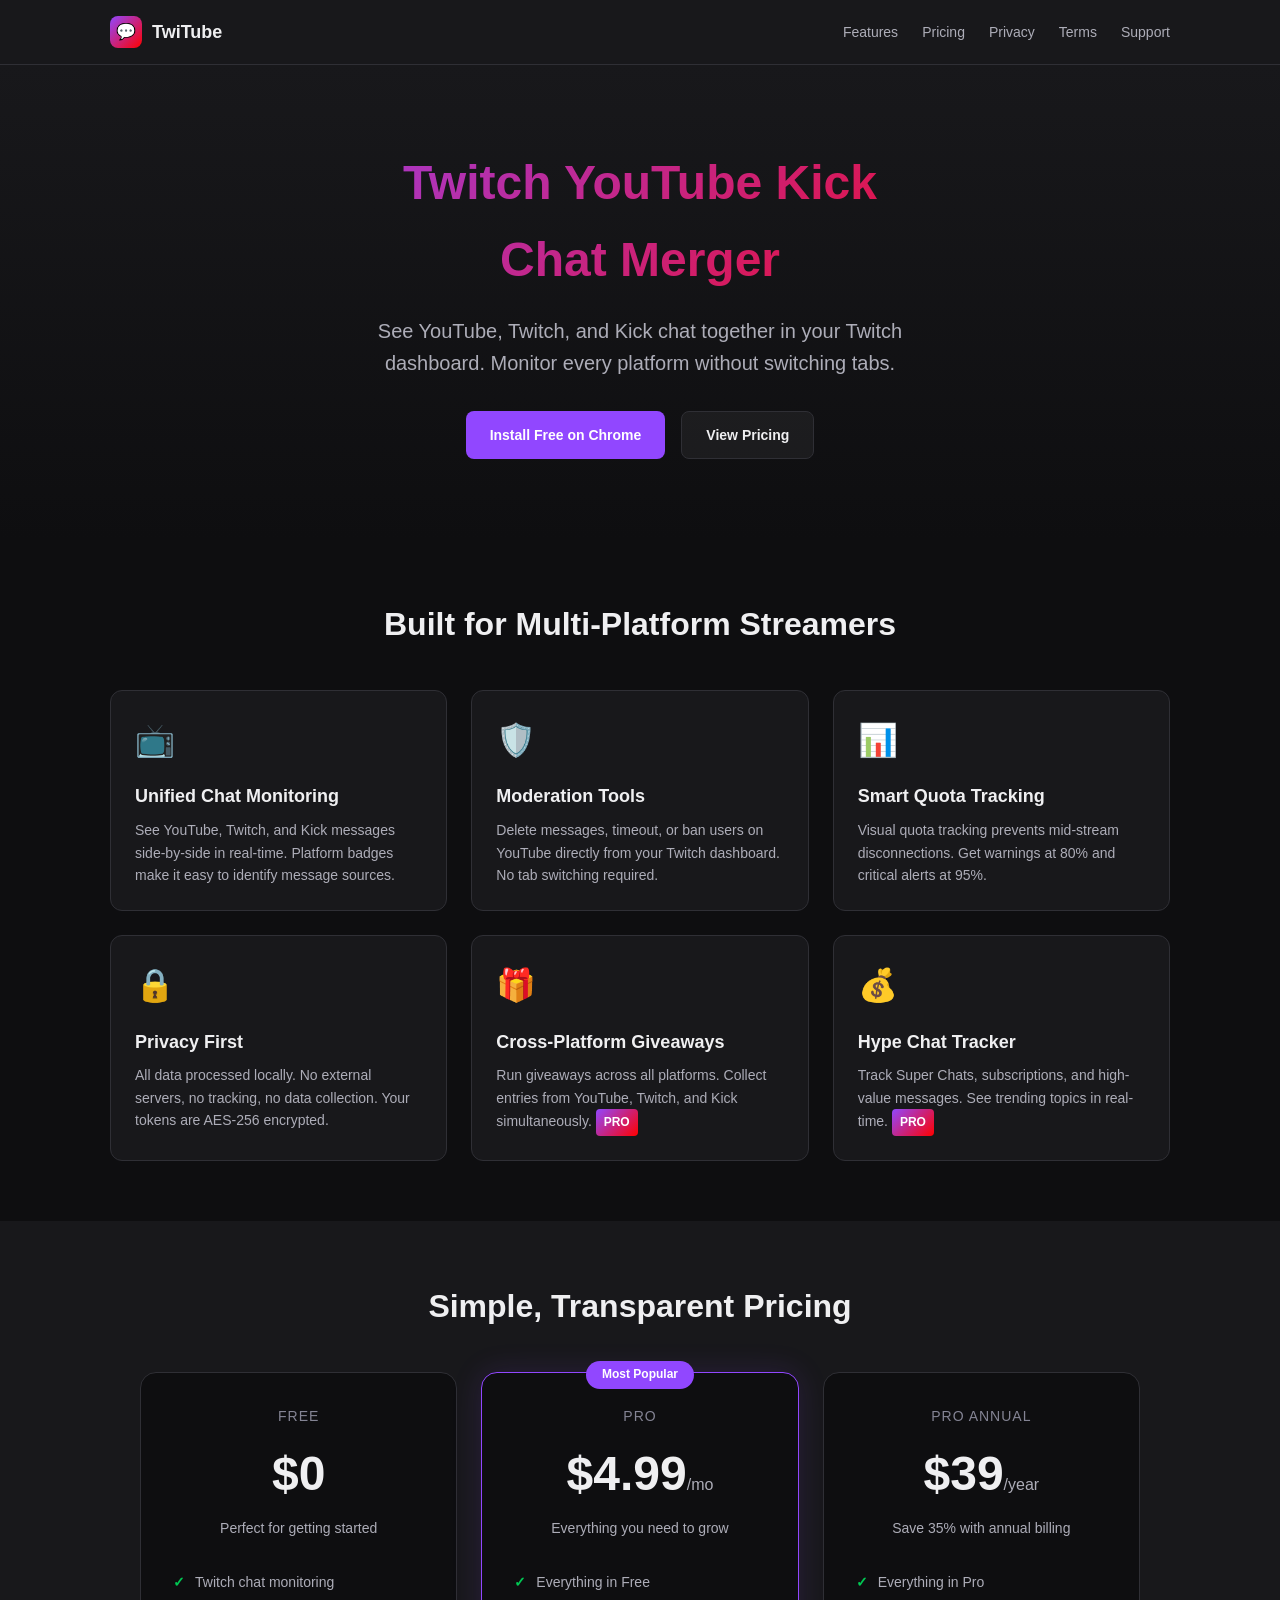
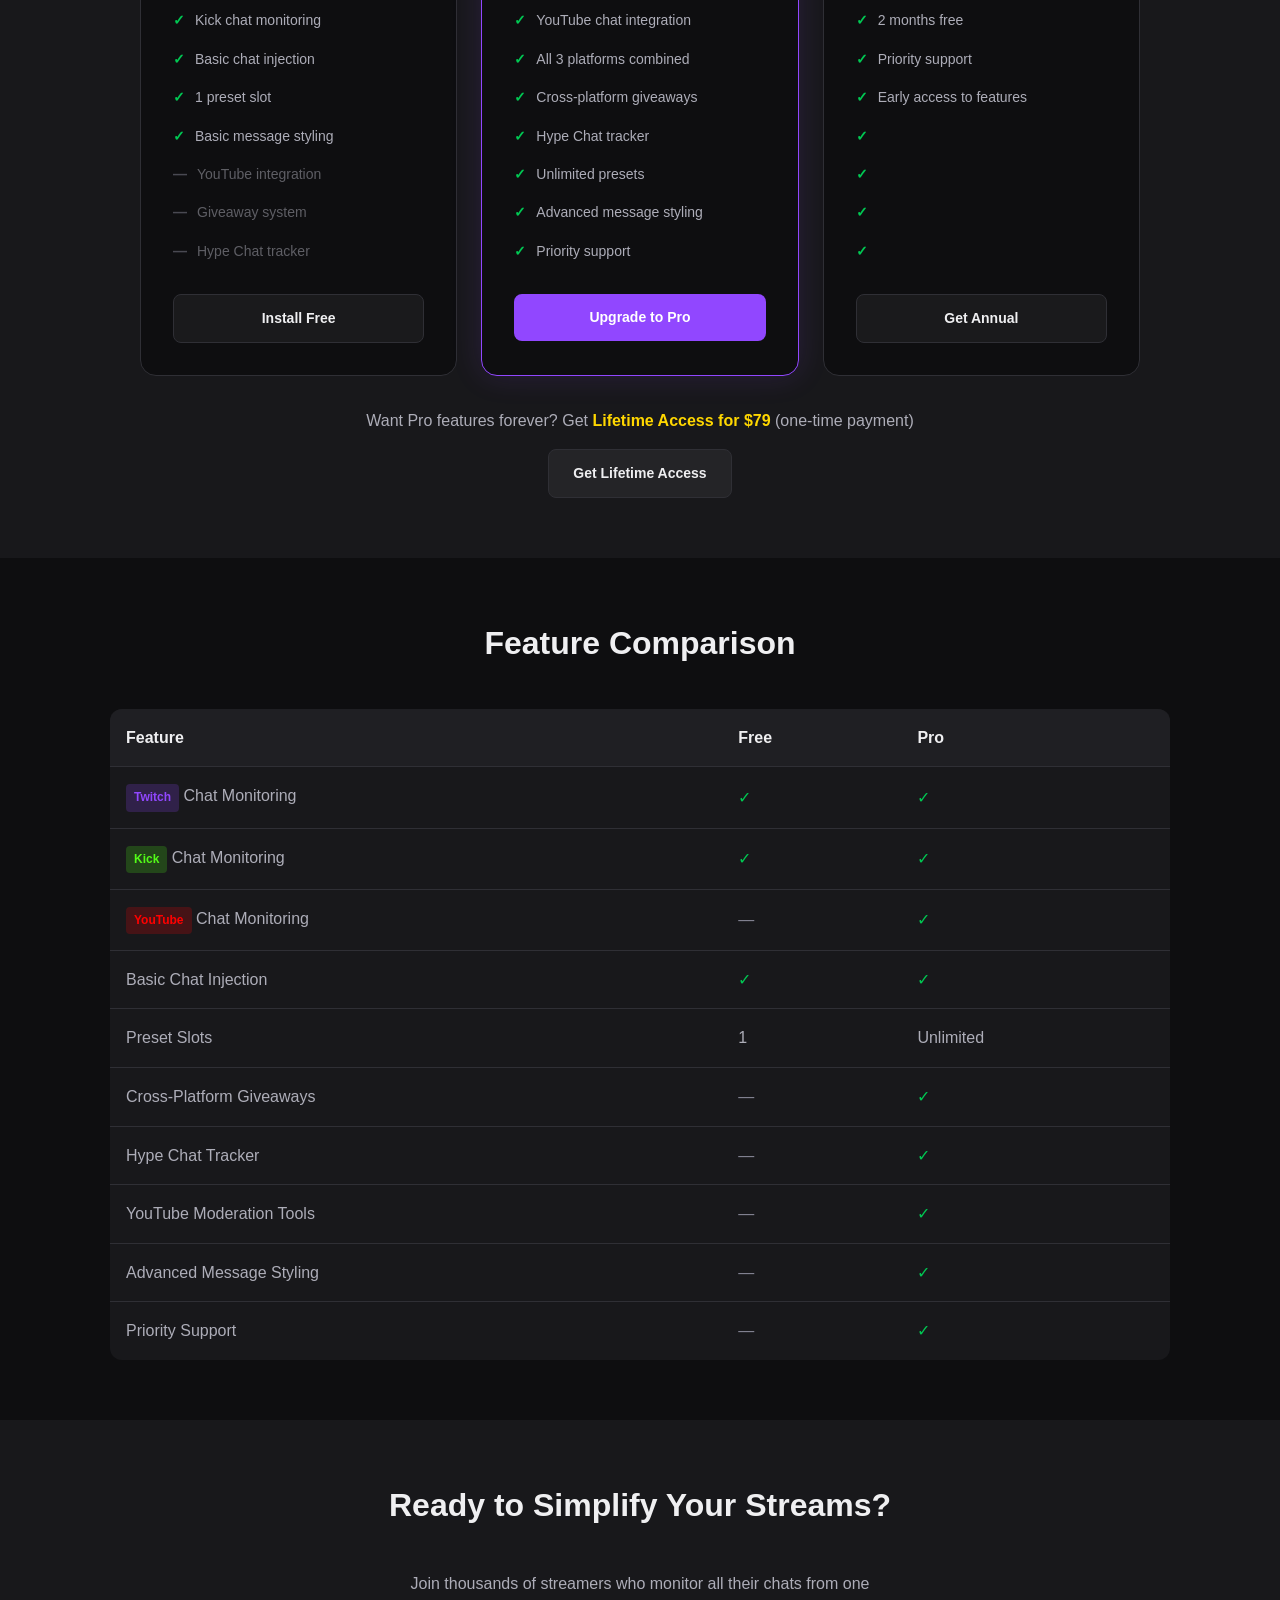
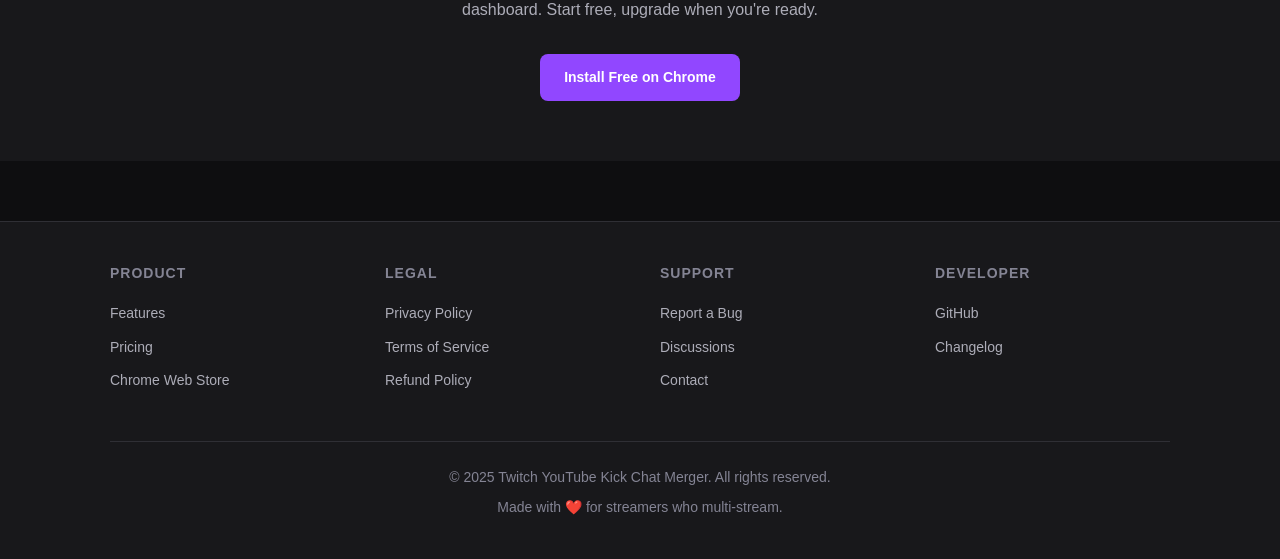
==== index.html @ dcd8c20b "Initial documentation site for GitHub Pages - Landing page with service description and pricing - Pr" ====
<!DOCTYPE html>
<html lang="en">
<head>
    <meta charset="UTF-8">
    <meta name="viewport" content="width=device-width, initial-scale=1.0">
    <title>Twitch YouTube Kick Chat Merger - Multi-Platform Chat Monitoring</title>
    <meta name="description" content="Merge YouTube, Twitch, and Kick chat into your Twitch dashboard. Monitor all three live chats simultaneously while streaming to multiple platforms.">
    <link rel="stylesheet" href="styles.css">
    <link rel="icon" type="image/png" href="data:image/svg+xml,<svg xmlns='http://www.w3.org/2000/svg' viewBox='0 0 100 100'><text y='.9em' font-size='90'>💬</text></svg>">
</head>
<body>
    <nav>
        <div class="container">
            <a href="/" class="logo">
                <div class="logo-icon">💬</div>
                <span>TwiTube</span>
            </a>
            <ul class="nav-links">
                <li><a href="#features">Features</a></li>
                <li><a href="#pricing">Pricing</a></li>
                <li><a href="privacy.html">Privacy</a></li>
                <li><a href="terms.html">Terms</a></li>
                <li><a href="https://github.com/Amoner/twitube-docs/issues">Support</a></li>
            </ul>
        </div>
    </nav>

    <section class="hero">
        <div class="container">
            <h1>Twitch YouTube Kick<br>Chat Merger</h1>
            <p class="tagline">
                See YouTube, Twitch, and Kick chat together in your Twitch dashboard.
                Monitor every platform without switching tabs.
            </p>
            <div class="cta-buttons">
                <a href="#" class="btn btn-primary">
                    <span>Install Free on Chrome</span>
                </a>
                <a href="#pricing" class="btn btn-secondary">
                    <span>View Pricing</span>
                </a>
            </div>
        </div>
    </section>

    <section id="features">
        <div class="container">
            <h2>Built for Multi-Platform Streamers</h2>
            <div class="features-grid">
                <div class="feature-card">
                    <div class="icon">📺</div>
                    <h3>Unified Chat Monitoring</h3>
                    <p>See YouTube, Twitch, and Kick messages side-by-side in real-time. Platform badges make it easy to identify message sources.</p>
                </div>
                <div class="feature-card">
                    <div class="icon">🛡️</div>
                    <h3>Moderation Tools</h3>
                    <p>Delete messages, timeout, or ban users on YouTube directly from your Twitch dashboard. No tab switching required.</p>
                </div>
                <div class="feature-card">
                    <div class="icon">📊</div>
                    <h3>Smart Quota Tracking</h3>
                    <p>Visual quota tracking prevents mid-stream disconnections. Get warnings at 80% and critical alerts at 95%.</p>
                </div>
                <div class="feature-card">
                    <div class="icon">🔒</div>
                    <h3>Privacy First</h3>
                    <p>All data processed locally. No external servers, no tracking, no data collection. Your tokens are AES-256 encrypted.</p>
                </div>
                <div class="feature-card">
                    <div class="icon">🎁</div>
                    <h3>Cross-Platform Giveaways</h3>
                    <p>Run giveaways across all platforms. Collect entries from YouTube, Twitch, and Kick simultaneously. <span class="badge badge-pro">PRO</span></p>
                </div>
                <div class="feature-card">
                    <div class="icon">💰</div>
                    <h3>Hype Chat Tracker</h3>
                    <p>Track Super Chats, subscriptions, and high-value messages. See trending topics in real-time. <span class="badge badge-pro">PRO</span></p>
                </div>
            </div>
        </div>
    </section>

    <section id="pricing" class="pricing-section">
        <div class="container">
            <h2>Simple, Transparent Pricing</h2>
            <div class="pricing-grid">
                <div class="pricing-card">
                    <div class="tier">Free</div>
                    <div class="price">$0</div>
                    <div class="description">Perfect for getting started</div>
                    <ul>
                        <li>Twitch chat monitoring</li>
                        <li>Kick chat monitoring</li>
                        <li>Basic chat injection</li>
                        <li>1 preset slot</li>
                        <li>Basic message styling</li>
                        <li class="disabled">YouTube integration</li>
                        <li class="disabled">Giveaway system</li>
                        <li class="disabled">Hype Chat tracker</li>
                    </ul>
                    <a href="#" class="btn btn-secondary">Install Free</a>
                </div>
                <div class="pricing-card featured">
                    <div class="tier">Pro</div>
                    <div class="price">$4.99<span>/mo</span></div>
                    <div class="description">Everything you need to grow</div>
                    <ul>
                        <li>Everything in Free</li>
                        <li>YouTube chat integration</li>
                        <li>All 3 platforms combined</li>
                        <li>Cross-platform giveaways</li>
                        <li>Hype Chat tracker</li>
                        <li>Unlimited presets</li>
                        <li>Advanced message styling</li>
                        <li>Priority support</li>
                    </ul>
                    <a href="#" class="btn btn-primary">Upgrade to Pro</a>
                </div>
                <div class="pricing-card">
                    <div class="tier">Pro Annual</div>
                    <div class="price">$39<span>/year</span></div>
                    <div class="description">Save 35% with annual billing</div>
                    <ul>
                        <li>Everything in Pro</li>
                        <li>2 months free</li>
                        <li>Priority support</li>
                        <li>Early access to features</li>
                        <li>&nbsp;</li>
                        <li>&nbsp;</li>
                        <li>&nbsp;</li>
                        <li>&nbsp;</li>
                    </ul>
                    <a href="#" class="btn btn-secondary">Get Annual</a>
                </div>
            </div>
            <div style="text-align: center; margin-top: 32px;">
                <p style="color: var(--text-secondary); margin-bottom: 16px;">
                    Want Pro features forever? Get <strong style="color: var(--accent-gold);">Lifetime Access for $79</strong> (one-time payment)
                </p>
                <a href="#" class="btn btn-secondary">Get Lifetime Access</a>
            </div>
        </div>
    </section>

    <section>
        <div class="container">
            <h2>Feature Comparison</h2>
            <div class="comparison-table">
                <table>
                    <thead>
                        <tr>
                            <th>Feature</th>
                            <th>Free</th>
                            <th>Pro</th>
                        </tr>
                    </thead>
                    <tbody>
                        <tr>
                            <td><span class="badge badge-twitch">Twitch</span> Chat Monitoring</td>
                            <td><span class="check">✓</span></td>
                            <td><span class="check">✓</span></td>
                        </tr>
                        <tr>
                            <td><span class="badge badge-kick">Kick</span> Chat Monitoring</td>
                            <td><span class="check">✓</span></td>
                            <td><span class="check">✓</span></td>
                        </tr>
                        <tr>
                            <td><span class="badge badge-youtube">YouTube</span> Chat Monitoring</td>
                            <td><span class="cross">—</span></td>
                            <td><span class="check">✓</span></td>
                        </tr>
                        <tr>
                            <td>Basic Chat Injection</td>
                            <td><span class="check">✓</span></td>
                            <td><span class="check">✓</span></td>
                        </tr>
                        <tr>
                            <td>Preset Slots</td>
                            <td>1</td>
                            <td>Unlimited</td>
                        </tr>
                        <tr>
                            <td>Cross-Platform Giveaways</td>
                            <td><span class="cross">—</span></td>
                            <td><span class="check">✓</span></td>
                        </tr>
                        <tr>
                            <td>Hype Chat Tracker</td>
                            <td><span class="cross">—</span></td>
                            <td><span class="check">✓</span></td>
                        </tr>
                        <tr>
                            <td>YouTube Moderation Tools</td>
                            <td><span class="cross">—</span></td>
                            <td><span class="check">✓</span></td>
                        </tr>
                        <tr>
                            <td>Advanced Message Styling</td>
                            <td><span class="cross">—</span></td>
                            <td><span class="check">✓</span></td>
                        </tr>
                        <tr>
                            <td>Priority Support</td>
                            <td><span class="cross">—</span></td>
                            <td><span class="check">✓</span></td>
                        </tr>
                    </tbody>
                </table>
            </div>
        </div>
    </section>

    <section style="background: var(--bg-secondary); text-align: center;">
        <div class="container">
            <h2>Ready to Simplify Your Streams?</h2>
            <p style="color: var(--text-secondary); margin-bottom: 32px; max-width: 500px; margin-left: auto; margin-right: auto;">
                Join thousands of streamers who monitor all their chats from one dashboard.
                Start free, upgrade when you're ready.
            </p>
            <div class="cta-buttons" style="justify-content: center;">
                <a href="#" class="btn btn-primary">Install Free on Chrome</a>
            </div>
        </div>
    </section>

    <footer>
        <div class="container">
            <div class="footer-grid">
                <div class="footer-section">
                    <h4>Product</h4>
                    <ul>
                        <li><a href="#features">Features</a></li>
                        <li><a href="#pricing">Pricing</a></li>
                        <li><a href="#">Chrome Web Store</a></li>
                    </ul>
                </div>
                <div class="footer-section">
                    <h4>Legal</h4>
                    <ul>
                        <li><a href="privacy.html">Privacy Policy</a></li>
                        <li><a href="terms.html">Terms of Service</a></li>
                        <li><a href="refund.html">Refund Policy</a></li>
                    </ul>
                </div>
                <div class="footer-section">
                    <h4>Support</h4>
                    <ul>
                        <li><a href="https://github.com/Amoner/twitube-docs/issues">Report a Bug</a></li>
                        <li><a href="https://github.com/Amoner/twitube-docs/discussions">Discussions</a></li>
                        <li><a href="mailto:Artem.S.Beer@gmail.com">Contact</a></li>
                    </ul>
                </div>
                <div class="footer-section">
                    <h4>Developer</h4>
                    <ul>
                        <li><a href="https://github.com/Amoner/twitube-docs">GitHub</a></li>
                        <li><a href="#">Changelog</a></li>
                    </ul>
                </div>
            </div>
            <div class="footer-bottom">
                <p>&copy; 2025 Twitch YouTube Kick Chat Merger. All rights reserved.</p>
                <p style="margin-top: 8px;">Made with ❤️ for streamers who multi-stream.</p>
            </div>
        </div>
    </footer>
</body>
</html>
---- styles.css ----
/* Twitube Documentation Site Styles */
/* Dark theme matching Twitch aesthetic */

:root {
  --bg-primary: #0e0e10;
  --bg-secondary: #18181b;
  --bg-tertiary: #1f1f23;
  --text-primary: #efeff1;
  --text-secondary: #adadb8;
  --text-muted: #848494;
  --twitch-purple: #9147ff;
  --twitch-purple-hover: #772ce8;
  --youtube-red: #ff0000;
  --kick-green: #53fc18;
  --accent-success: #00c853;
  --accent-warning: #ffc107;
  --accent-gold: #ffd700;
  --border-color: #2f2f35;
  --card-bg: rgba(255, 255, 255, 0.05);
}

* {
  box-sizing: border-box;
  margin: 0;
  padding: 0;
}

html {
  scroll-behavior: smooth;
}

body {
  font-family: -apple-system, BlinkMacSystemFont, 'Segoe UI', Roboto, Oxygen, Ubuntu, Cantarell, sans-serif;
  line-height: 1.6;
  background: var(--bg-primary);
  color: var(--text-primary);
  min-height: 100vh;
}

/* Container */
.container {
  max-width: 1100px;
  margin: 0 auto;
  padding: 0 20px;
}

.container-narrow {
  max-width: 800px;
  margin: 0 auto;
  padding: 0 20px;
}

/* Navigation */
nav {
  background: var(--bg-secondary);
  border-bottom: 1px solid var(--border-color);
  padding: 16px 0;
  position: sticky;
  top: 0;
  z-index: 100;
}

nav .container {
  display: flex;
  align-items: center;
  justify-content: space-between;
}

.logo {
  display: flex;
  align-items: center;
  gap: 10px;
  text-decoration: none;
  color: var(--text-primary);
  font-weight: 700;
  font-size: 18px;
}

.logo-icon {
  width: 32px;
  height: 32px;
  background: linear-gradient(135deg, var(--twitch-purple), var(--youtube-red));
  border-radius: 8px;
  display: flex;
  align-items: center;
  justify-content: center;
  font-size: 16px;
}

.nav-links {
  display: flex;
  gap: 24px;
  list-style: none;
}

.nav-links a {
  color: var(--text-secondary);
  text-decoration: none;
  font-size: 14px;
  transition: color 0.2s;
}

.nav-links a:hover {
  color: var(--text-primary);
}

/* Hero Section */
.hero {
  padding: 80px 0;
  text-align: center;
  background: linear-gradient(180deg, var(--bg-secondary) 0%, var(--bg-primary) 100%);
}

.hero h1 {
  font-size: 48px;
  font-weight: 700;
  margin-bottom: 16px;
  background: linear-gradient(135deg, var(--twitch-purple), var(--youtube-red));
  -webkit-background-clip: text;
  -webkit-text-fill-color: transparent;
  background-clip: text;
}

.hero .tagline {
  font-size: 20px;
  color: var(--text-secondary);
  margin-bottom: 32px;
  max-width: 600px;
  margin-left: auto;
  margin-right: auto;
}

.hero .cta-buttons {
  display: flex;
  gap: 16px;
  justify-content: center;
  flex-wrap: wrap;
}

/* Buttons */
.btn {
  display: inline-flex;
  align-items: center;
  gap: 8px;
  padding: 12px 24px;
  border-radius: 8px;
  font-size: 14px;
  font-weight: 600;
  text-decoration: none;
  cursor: pointer;
  transition: all 0.2s;
  border: none;
}

.btn-primary {
  background: var(--twitch-purple);
  color: white;
}

.btn-primary:hover {
  background: var(--twitch-purple-hover);
  transform: translateY(-2px);
}

.btn-secondary {
  background: var(--card-bg);
  color: var(--text-primary);
  border: 1px solid var(--border-color);
}

.btn-secondary:hover {
  background: var(--bg-tertiary);
  border-color: var(--text-muted);
}

/* Section Styles */
section {
  padding: 60px 0;
}

section h2 {
  font-size: 32px;
  margin-bottom: 40px;
  text-align: center;
}

/* Features Grid */
.features-grid {
  display: grid;
  grid-template-columns: repeat(auto-fit, minmax(280px, 1fr));
  gap: 24px;
}

.feature-card {
  background: var(--bg-secondary);
  border: 1px solid var(--border-color);
  border-radius: 12px;
  padding: 24px;
  transition: border-color 0.2s, transform 0.2s;
}

.feature-card:hover {
  border-color: var(--twitch-purple);
  transform: translateY(-4px);
}

.feature-card .icon {
  font-size: 32px;
  margin-bottom: 16px;
}

.feature-card h3 {
  font-size: 18px;
  margin-bottom: 8px;
}

.feature-card p {
  color: var(--text-secondary);
  font-size: 14px;
}

/* Pricing Section */
.pricing-section {
  background: var(--bg-secondary);
}

.pricing-grid {
  display: grid;
  grid-template-columns: repeat(auto-fit, minmax(260px, 1fr));
  gap: 24px;
  max-width: 1000px;
  margin: 0 auto;
}

.pricing-card {
  background: var(--bg-primary);
  border: 1px solid var(--border-color);
  border-radius: 16px;
  padding: 32px;
  text-align: center;
  position: relative;
  transition: border-color 0.2s, transform 0.2s;
}

.pricing-card:hover {
  transform: translateY(-4px);
}

.pricing-card.featured {
  border-color: var(--twitch-purple);
  box-shadow: 0 0 30px rgba(145, 71, 255, 0.15);
}

.pricing-card.featured::before {
  content: 'Most Popular';
  position: absolute;
  top: -12px;
  left: 50%;
  transform: translateX(-50%);
  background: var(--twitch-purple);
  color: white;
  padding: 4px 16px;
  border-radius: 20px;
  font-size: 12px;
  font-weight: 600;
}

.pricing-card .tier {
  font-size: 14px;
  color: var(--text-muted);
  text-transform: uppercase;
  letter-spacing: 1px;
  margin-bottom: 8px;
}

.pricing-card .price {
  font-size: 48px;
  font-weight: 700;
  margin-bottom: 4px;
}

.pricing-card .price span {
  font-size: 16px;
  color: var(--text-secondary);
  font-weight: 400;
}

.pricing-card .description {
  color: var(--text-secondary);
  margin-bottom: 24px;
  font-size: 14px;
}

.pricing-card ul {
  list-style: none;
  text-align: left;
  margin-bottom: 24px;
}

.pricing-card li {
  padding: 8px 0;
  font-size: 14px;
  color: var(--text-secondary);
  display: flex;
  align-items: center;
  gap: 10px;
}

.pricing-card li::before {
  content: '✓';
  color: var(--accent-success);
  font-weight: 700;
}

.pricing-card li.disabled {
  opacity: 0.5;
}

.pricing-card li.disabled::before {
  content: '—';
  color: var(--text-muted);
}

.pricing-card .btn {
  width: 100%;
  justify-content: center;
}

/* Comparison Table */
.comparison-table {
  overflow-x: auto;
  margin-top: 40px;
}

.comparison-table table {
  width: 100%;
  border-collapse: collapse;
  background: var(--bg-secondary);
  border-radius: 12px;
  overflow: hidden;
}

.comparison-table th,
.comparison-table td {
  padding: 16px;
  text-align: left;
  border-bottom: 1px solid var(--border-color);
}

.comparison-table th {
  background: var(--bg-tertiary);
  font-weight: 600;
  color: var(--text-primary);
}

.comparison-table td {
  color: var(--text-secondary);
}

.comparison-table tr:last-child td {
  border-bottom: none;
}

.check {
  color: var(--accent-success);
}

.cross {
  color: var(--text-muted);
}

/* Footer */
footer {
  background: var(--bg-secondary);
  border-top: 1px solid var(--border-color);
  padding: 40px 0;
  margin-top: 60px;
}

.footer-grid {
  display: grid;
  grid-template-columns: repeat(auto-fit, minmax(200px, 1fr));
  gap: 40px;
  margin-bottom: 40px;
}

.footer-section h4 {
  font-size: 14px;
  text-transform: uppercase;
  letter-spacing: 1px;
  margin-bottom: 16px;
  color: var(--text-muted);
}

.footer-section ul {
  list-style: none;
}

.footer-section li {
  margin-bottom: 8px;
}

.footer-section a {
  color: var(--text-secondary);
  text-decoration: none;
  font-size: 14px;
  transition: color 0.2s;
}

.footer-section a:hover {
  color: var(--text-primary);
}

.footer-bottom {
  text-align: center;
  padding-top: 24px;
  border-top: 1px solid var(--border-color);
  color: var(--text-muted);
  font-size: 14px;
}

/* Policy Pages */
.policy-page {
  padding: 40px 0;
}

.policy-page h1 {
  font-size: 36px;
  margin-bottom: 16px;
  background: linear-gradient(135deg, var(--twitch-purple), var(--youtube-red));
  -webkit-background-clip: text;
  -webkit-text-fill-color: transparent;
  background-clip: text;
}

.policy-page .last-updated {
  background: var(--bg-secondary);
  padding: 16px;
  border-radius: 8px;
  margin-bottom: 32px;
  font-size: 14px;
  color: var(--text-secondary);
}

.policy-page h2 {
  font-size: 24px;
  margin-top: 40px;
  margin-bottom: 16px;
  padding-left: 12px;
  border-left: 4px solid var(--twitch-purple);
  text-align: left;
}

.policy-page h3 {
  font-size: 18px;
  margin-top: 24px;
  margin-bottom: 12px;
  color: var(--text-primary);
}

.policy-page p {
  margin-bottom: 16px;
  color: var(--text-secondary);
}

.policy-page ul,
.policy-page ol {
  margin-left: 24px;
  margin-bottom: 16px;
}

.policy-page li {
  margin-bottom: 8px;
  color: var(--text-secondary);
}

.policy-page a {
  color: var(--twitch-purple);
  text-decoration: none;
}

.policy-page a:hover {
  text-decoration: underline;
}

.policy-page .highlight {
  background: rgba(255, 193, 7, 0.1);
  border-left: 4px solid var(--accent-warning);
  padding: 16px;
  margin: 24px 0;
  border-radius: 0 8px 8px 0;
}

.policy-page .highlight strong {
  color: var(--text-primary);
}

.policy-page .contact-box {
  background: var(--bg-secondary);
  border: 1px solid var(--border-color);
  border-radius: 12px;
  padding: 24px;
  margin-top: 40px;
}

.policy-page code {
  background: var(--bg-tertiary);
  padding: 2px 8px;
  border-radius: 4px;
  font-family: 'Courier New', monospace;
  font-size: 14px;
}

/* Platform Badges */
.badge {
  display: inline-flex;
  align-items: center;
  gap: 4px;
  padding: 4px 8px;
  border-radius: 4px;
  font-size: 12px;
  font-weight: 600;
}

.badge-twitch {
  background: rgba(145, 71, 255, 0.2);
  color: var(--twitch-purple);
}

.badge-youtube {
  background: rgba(255, 0, 0, 0.2);
  color: var(--youtube-red);
}

.badge-kick {
  background: rgba(83, 252, 24, 0.2);
  color: var(--kick-green);
}

.badge-pro {
  background: linear-gradient(135deg, var(--twitch-purple), var(--youtube-red));
  color: white;
}

/* Responsive */
@media (max-width: 768px) {
  .hero h1 {
    font-size: 32px;
  }

  .hero .tagline {
    font-size: 16px;
  }

  .nav-links {
    gap: 16px;
  }

  .pricing-grid {
    grid-template-columns: 1fr;
  }

  .footer-grid {
    grid-template-columns: 1fr 1fr;
  }
}

@media (max-width: 480px) {
  nav .container {
    flex-direction: column;
    gap: 16px;
  }

  .nav-links {
    flex-wrap: wrap;
    justify-content: center;
  }

  .hero .cta-buttons {
    flex-direction: column;
    align-items: center;
  }

  .footer-grid {
    grid-template-columns: 1fr;
  }
}
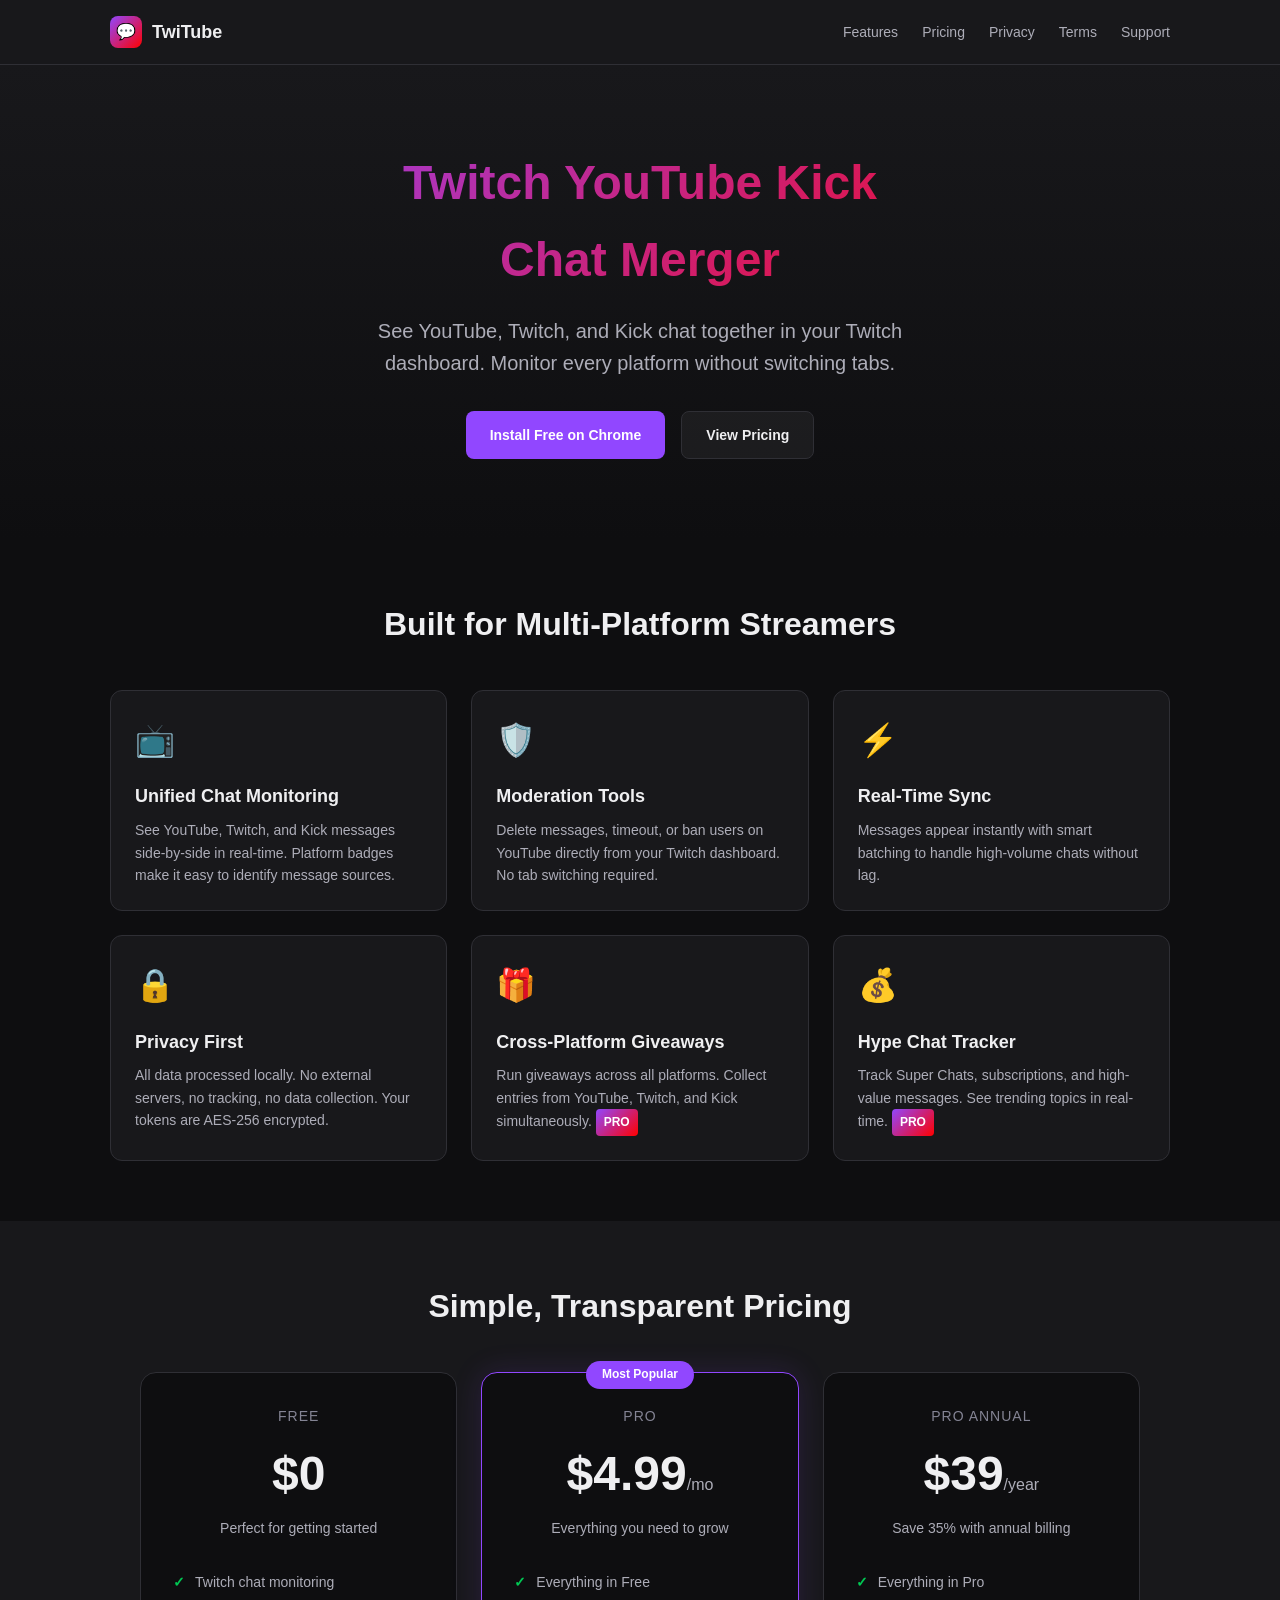
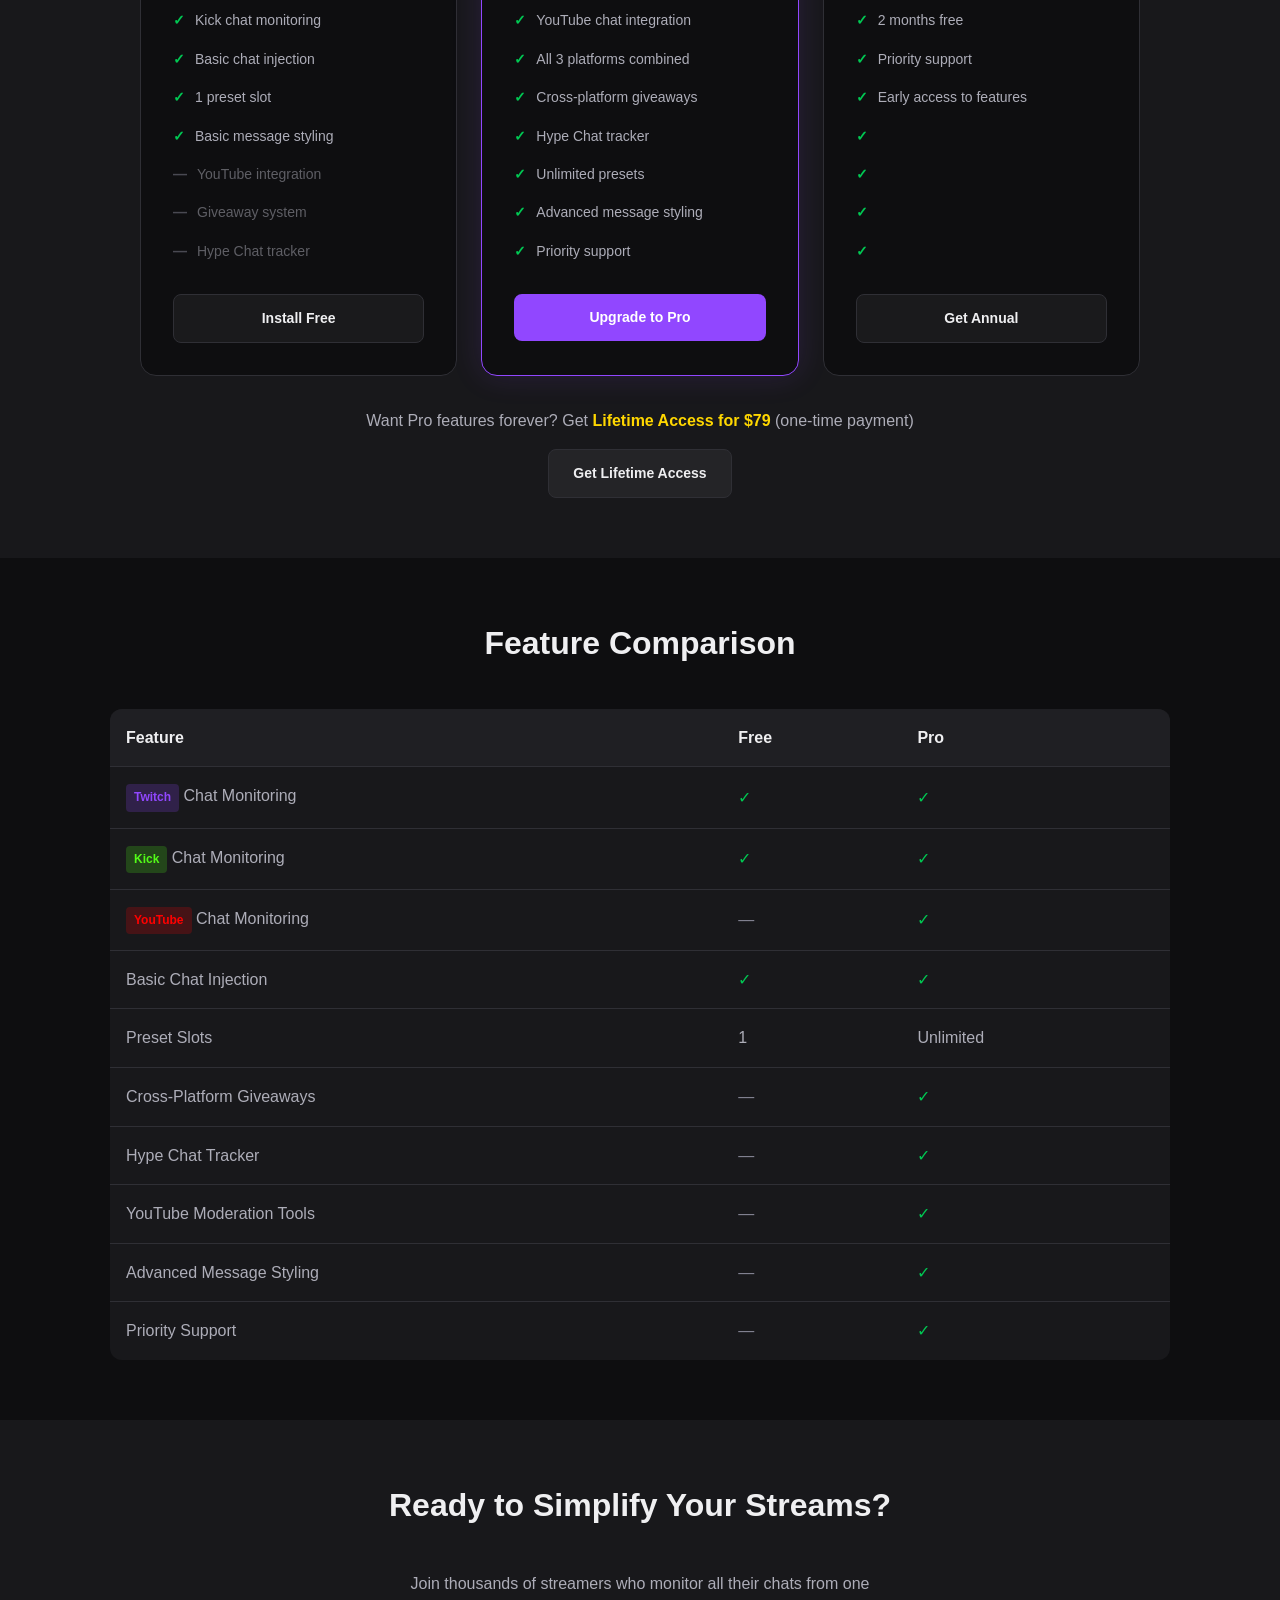
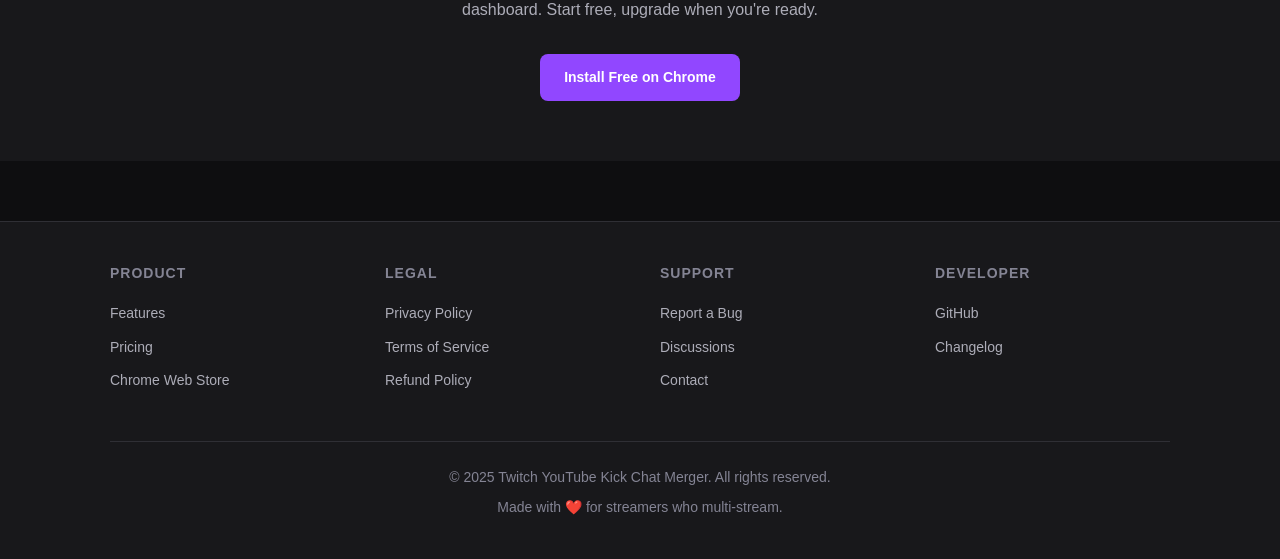
==== commit d890e001: "Remove quota mentions from documentation - Replaced quota tracking feature with real-time sync featu" ====
--- a/index.html
+++ b/index.html
@@ -58,9 +58,9 @@
                     <p>Delete messages, timeout, or ban users on YouTube directly from your Twitch dashboard. No tab switching required.</p>
                 </div>
                 <div class="feature-card">
-                    <div class="icon">📊</div>
-                    <h3>Smart Quota Tracking</h3>
-                    <p>Visual quota tracking prevents mid-stream disconnections. Get warnings at 80% and critical alerts at 95%.</p>
+                    <div class="icon">⚡</div>
+                    <h3>Real-Time Sync</h3>
+                    <p>Messages appear instantly with smart batching to handle high-volume chats without lag.</p>
                 </div>
                 <div class="feature-card">
                     <div class="icon">🔒</div>
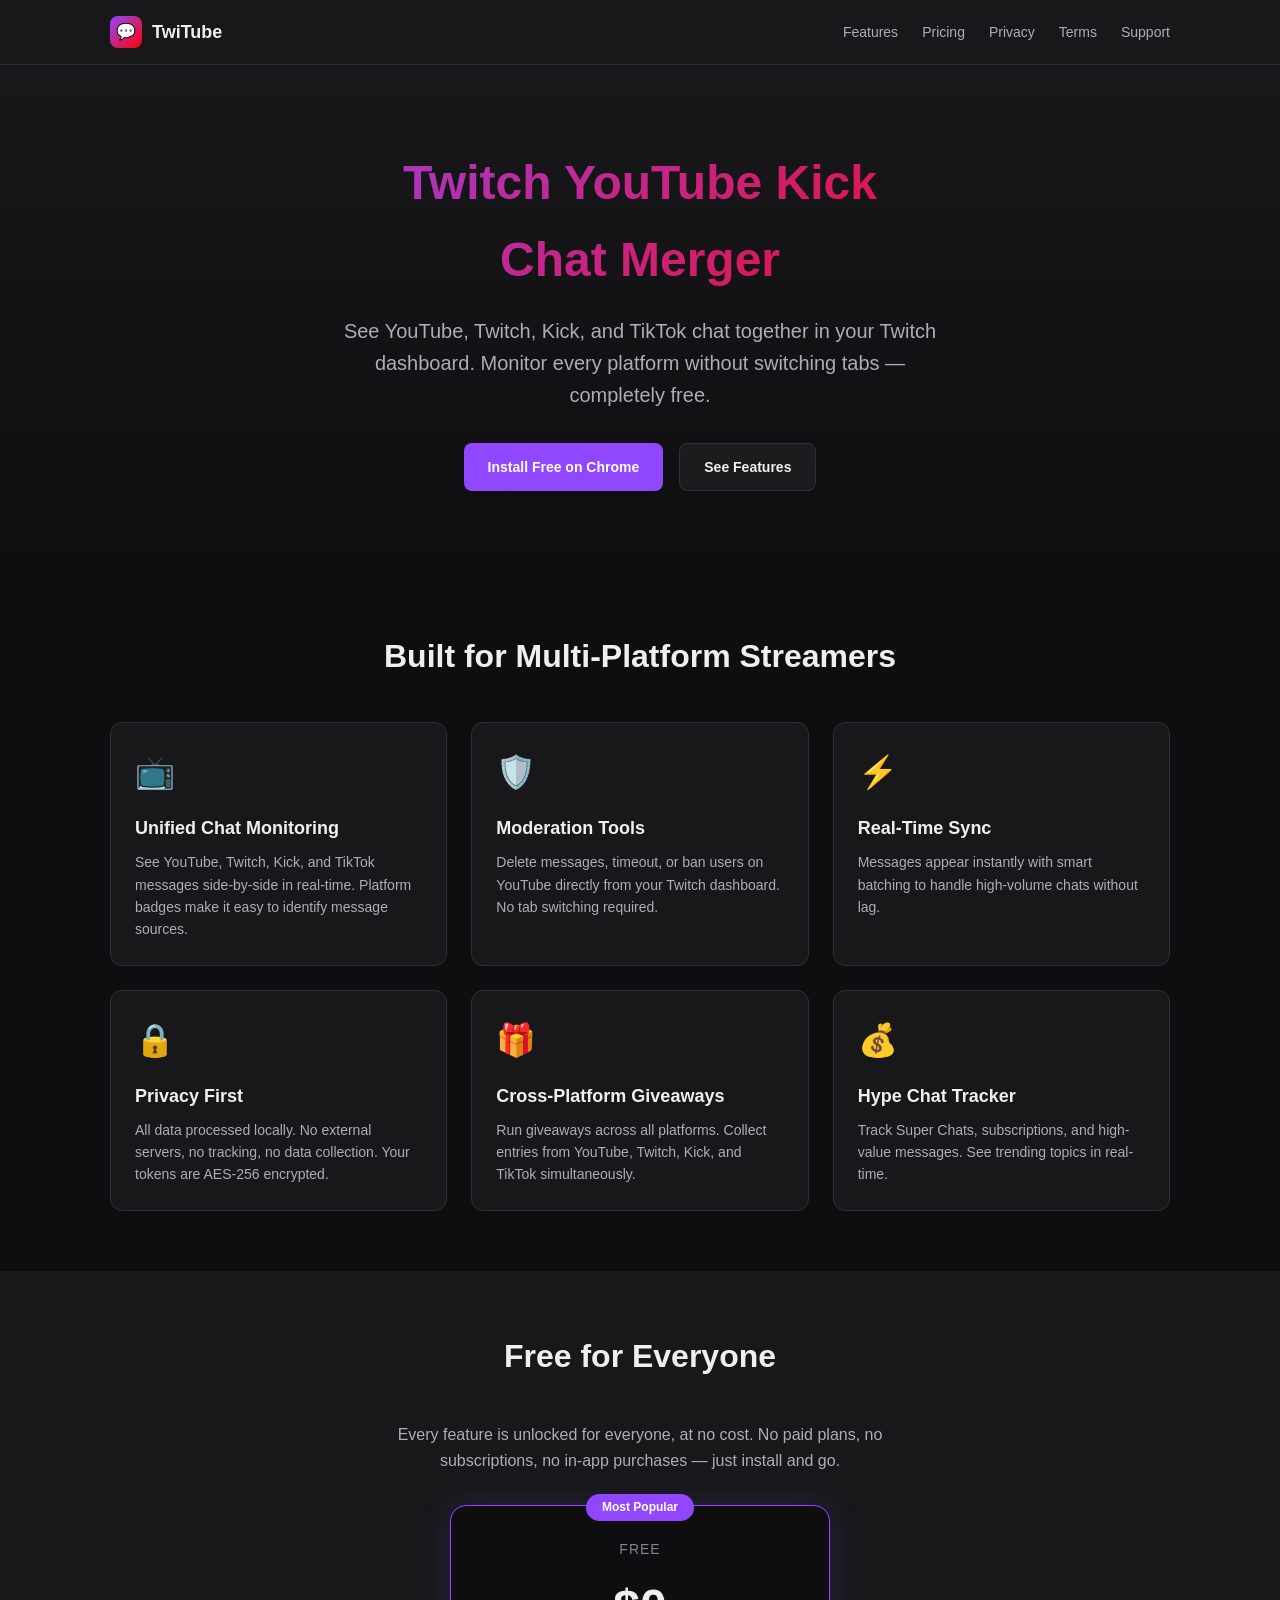
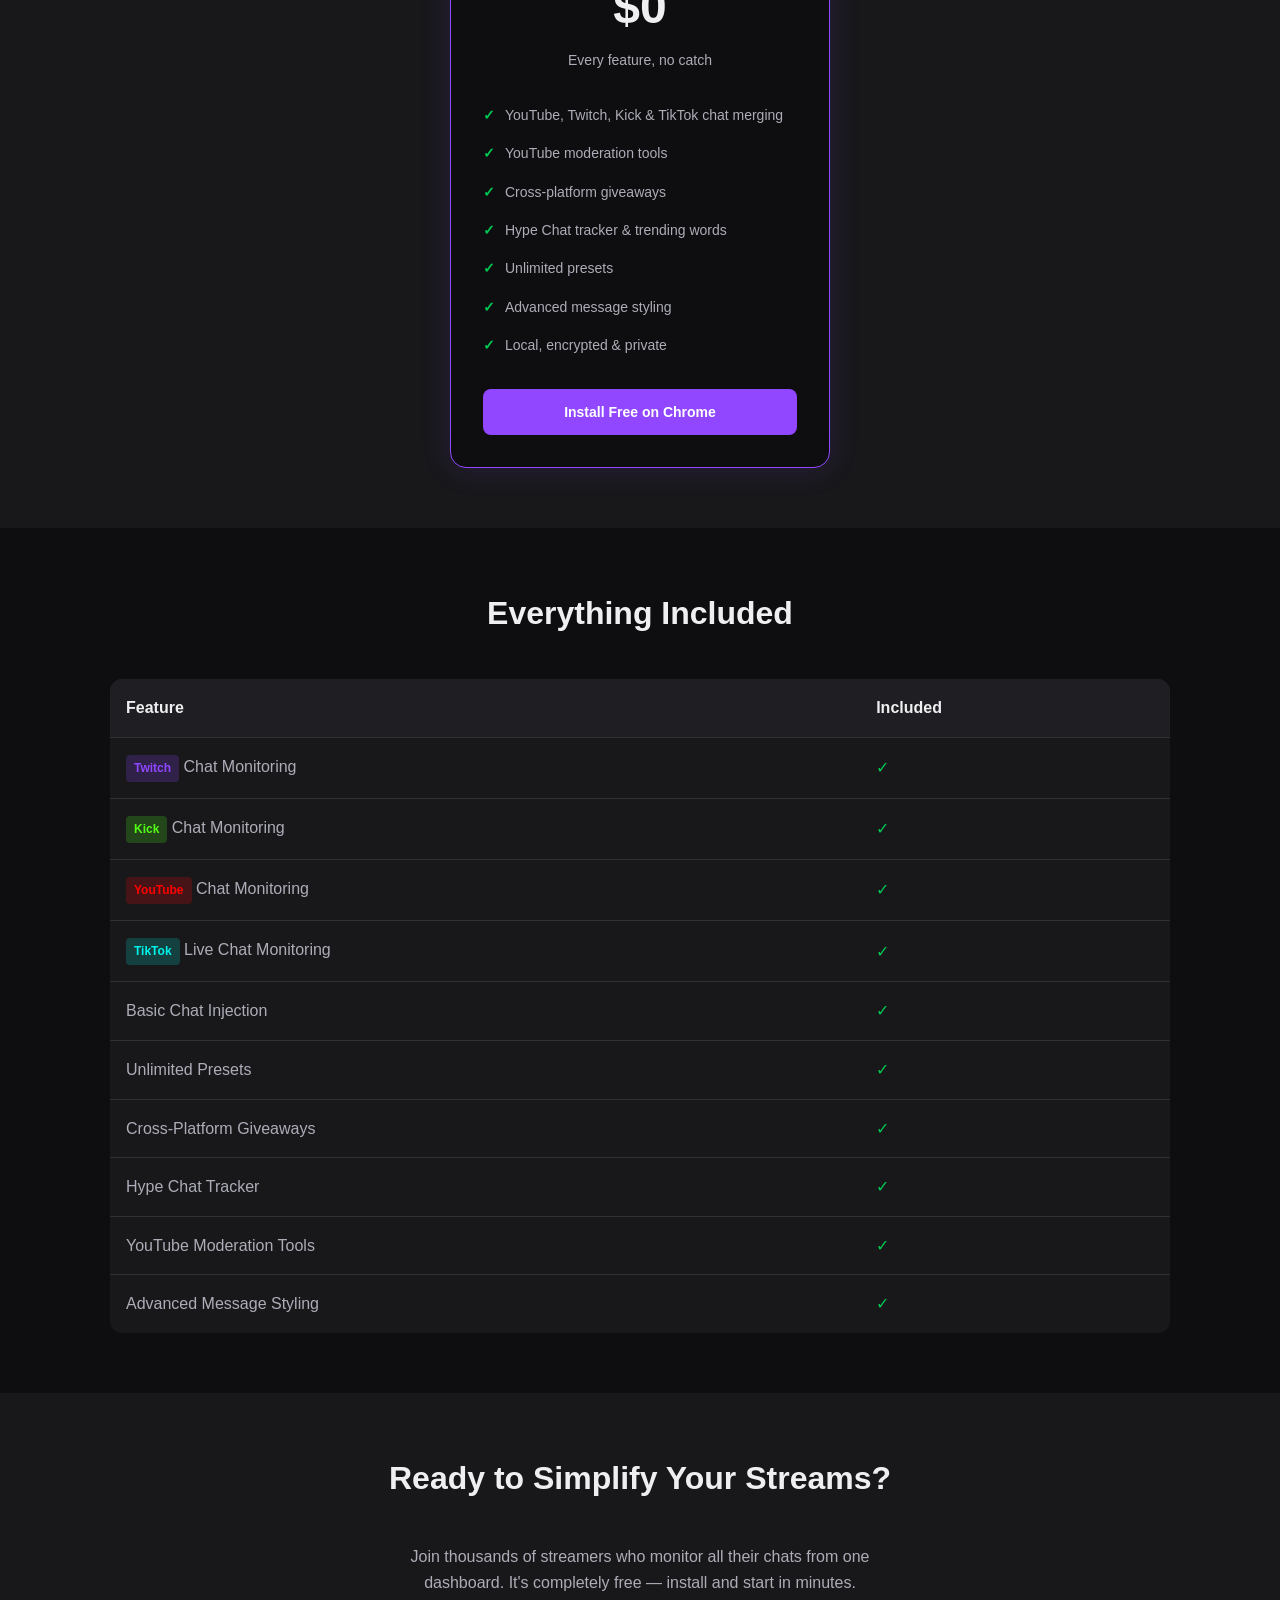
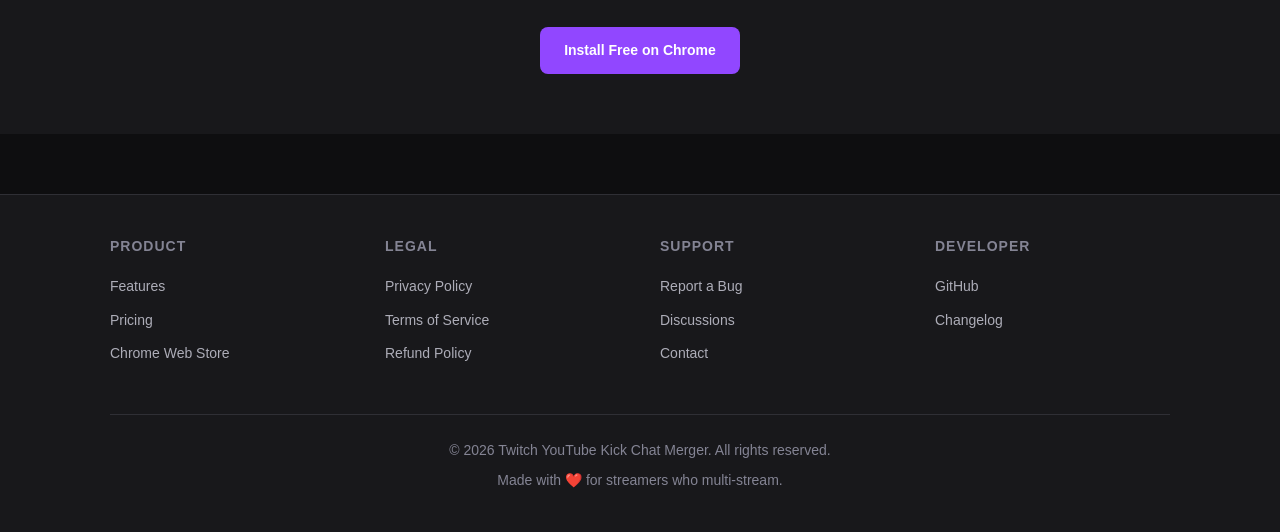
==== commit f44ff20a: "Update docs for v1.5.3: add TikTok, remove discontinued paid tier - Privacy: document TikTok Live ch" ====
--- a/index.html
+++ b/index.html
@@ -4,7 +4,7 @@
     <meta charset="UTF-8">
     <meta name="viewport" content="width=device-width, initial-scale=1.0">
     <title>Twitch YouTube Kick Chat Merger - Multi-Platform Chat Monitoring</title>
-    <meta name="description" content="Merge YouTube, Twitch, and Kick chat into your Twitch dashboard. Monitor all three live chats simultaneously while streaming to multiple platforms.">
+    <meta name="description" content="Merge YouTube, Twitch, Kick, and TikTok chat into your Twitch dashboard. Monitor every live chat simultaneously while streaming to multiple platforms — completely free.">
     <link rel="stylesheet" href="styles.css">
     <link rel="icon" type="image/png" href="data:image/svg+xml,<svg xmlns='http://www.w3.org/2000/svg' viewBox='0 0 100 100'><text y='.9em' font-size='90'>💬</text></svg>">
 </head>
@@ -29,15 +29,15 @@
         <div class="container">
             <h1>Twitch YouTube Kick<br>Chat Merger</h1>
             <p class="tagline">
-                See YouTube, Twitch, and Kick chat together in your Twitch dashboard.
-                Monitor every platform without switching tabs.
+                See YouTube, Twitch, Kick, and TikTok chat together in your Twitch dashboard.
+                Monitor every platform without switching tabs — completely free.
             </p>
             <div class="cta-buttons">
                 <a href="#" class="btn btn-primary">
                     <span>Install Free on Chrome</span>
                 </a>
-                <a href="#pricing" class="btn btn-secondary">
-                    <span>View Pricing</span>
+                <a href="#features" class="btn btn-secondary">
+                    <span>See Features</span>
                 </a>
             </div>
         </div>
@@ -50,7 +50,7 @@
                 <div class="feature-card">
                     <div class="icon">📺</div>
                     <h3>Unified Chat Monitoring</h3>
-                    <p>See YouTube, Twitch, and Kick messages side-by-side in real-time. Platform badges make it easy to identify message sources.</p>
+                    <p>See YouTube, Twitch, Kick, and TikTok messages side-by-side in real-time. Platform badges make it easy to identify message sources.</p>
                 </div>
                 <div class="feature-card">
                     <div class="icon">🛡️</div>
@@ -70,12 +70,12 @@
                 <div class="feature-card">
                     <div class="icon">🎁</div>
                     <h3>Cross-Platform Giveaways</h3>
-                    <p>Run giveaways across all platforms. Collect entries from YouTube, Twitch, and Kick simultaneously. <span class="badge badge-pro">PRO</span></p>
+                    <p>Run giveaways across all platforms. Collect entries from YouTube, Twitch, Kick, and TikTok simultaneously.</p>
                 </div>
                 <div class="feature-card">
                     <div class="icon">💰</div>
                     <h3>Hype Chat Tracker</h3>
-                    <p>Track Super Chats, subscriptions, and high-value messages. See trending topics in real-time. <span class="badge badge-pro">PRO</span></p>
+                    <p>Track Super Chats, subscriptions, and high-value messages. See trending topics in real-time.</p>
                 </div>
             </div>
         </div>
@@ -83,127 +83,80 @@
 
     <section id="pricing" class="pricing-section">
         <div class="container">
-            <h2>Simple, Transparent Pricing</h2>
-            <div class="pricing-grid">
-                <div class="pricing-card">
+            <h2>Free for Everyone</h2>
+            <p style="text-align: center; color: var(--text-secondary); max-width: 540px; margin: 0 auto 32px;">
+                Every feature is unlocked for everyone, at no cost. No paid plans, no subscriptions, no in-app purchases — just install and go.
+            </p>
+            <div style="max-width: 380px; margin: 0 auto;">
+                <div class="pricing-card featured">
                     <div class="tier">Free</div>
                     <div class="price">$0</div>
-                    <div class="description">Perfect for getting started</div>
-                    <ul>
-                        <li>Twitch chat monitoring</li>
-                        <li>Kick chat monitoring</li>
-                        <li>Basic chat injection</li>
-                        <li>1 preset slot</li>
-                        <li>Basic message styling</li>
-                        <li class="disabled">YouTube integration</li>
-                        <li class="disabled">Giveaway system</li>
-                        <li class="disabled">Hype Chat tracker</li>
-                    </ul>
-                    <a href="#" class="btn btn-secondary">Install Free</a>
-                </div>
-                <div class="pricing-card featured">
-                    <div class="tier">Pro</div>
-                    <div class="price">$4.99<span>/mo</span></div>
-                    <div class="description">Everything you need to grow</div>
-                    <ul>
-                        <li>Everything in Free</li>
-                        <li>YouTube chat integration</li>
-                        <li>All 3 platforms combined</li>
+                    <div class="description">Every feature, no catch</div>
+                    <ul>
+                        <li>YouTube, Twitch, Kick &amp; TikTok chat merging</li>
+                        <li>YouTube moderation tools</li>
                         <li>Cross-platform giveaways</li>
-                        <li>Hype Chat tracker</li>
+                        <li>Hype Chat tracker &amp; trending words</li>
                         <li>Unlimited presets</li>
                         <li>Advanced message styling</li>
-                        <li>Priority support</li>
-                    </ul>
-                    <a href="#" class="btn btn-primary">Upgrade to Pro</a>
-                </div>
-                <div class="pricing-card">
-                    <div class="tier">Pro Annual</div>
-                    <div class="price">$39<span>/year</span></div>
-                    <div class="description">Save 35% with annual billing</div>
-                    <ul>
-                        <li>Everything in Pro</li>
-                        <li>2 months free</li>
-                        <li>Priority support</li>
-                        <li>Early access to features</li>
-                        <li>&nbsp;</li>
-                        <li>&nbsp;</li>
-                        <li>&nbsp;</li>
-                        <li>&nbsp;</li>
-                    </ul>
-                    <a href="#" class="btn btn-secondary">Get Annual</a>
-                </div>
-            </div>
-            <div style="text-align: center; margin-top: 32px;">
-                <p style="color: var(--text-secondary); margin-bottom: 16px;">
-                    Want Pro features forever? Get <strong style="color: var(--accent-gold);">Lifetime Access for $79</strong> (one-time payment)
-                </p>
-                <a href="#" class="btn btn-secondary">Get Lifetime Access</a>
+                        <li>Local, encrypted &amp; private</li>
+                    </ul>
+                    <a href="#" class="btn btn-primary">Install Free on Chrome</a>
+                </div>
             </div>
         </div>
     </section>
 
     <section>
         <div class="container">
-            <h2>Feature Comparison</h2>
+            <h2>Everything Included</h2>
             <div class="comparison-table">
                 <table>
                     <thead>
                         <tr>
                             <th>Feature</th>
-                            <th>Free</th>
-                            <th>Pro</th>
+                            <th>Included</th>
                         </tr>
                     </thead>
                     <tbody>
                         <tr>
                             <td><span class="badge badge-twitch">Twitch</span> Chat Monitoring</td>
                             <td><span class="check">✓</span></td>
-                            <td><span class="check">✓</span></td>
                         </tr>
                         <tr>
                             <td><span class="badge badge-kick">Kick</span> Chat Monitoring</td>
                             <td><span class="check">✓</span></td>
-                            <td><span class="check">✓</span></td>
                         </tr>
                         <tr>
                             <td><span class="badge badge-youtube">YouTube</span> Chat Monitoring</td>
-                            <td><span class="cross">—</span></td>
+                            <td><span class="check">✓</span></td>
+                        </tr>
+                        <tr>
+                            <td><span class="badge badge-tiktok">TikTok</span> Live Chat Monitoring</td>
                             <td><span class="check">✓</span></td>
                         </tr>
                         <tr>
                             <td>Basic Chat Injection</td>
                             <td><span class="check">✓</span></td>
-                            <td><span class="check">✓</span></td>
-                        </tr>
-                        <tr>
-                            <td>Preset Slots</td>
-                            <td>1</td>
-                            <td>Unlimited</td>
+                        </tr>
+                        <tr>
+                            <td>Unlimited Presets</td>
+                            <td><span class="check">✓</span></td>
                         </tr>
                         <tr>
                             <td>Cross-Platform Giveaways</td>
-                            <td><span class="cross">—</span></td>
                             <td><span class="check">✓</span></td>
                         </tr>
                         <tr>
                             <td>Hype Chat Tracker</td>
-                            <td><span class="cross">—</span></td>
                             <td><span class="check">✓</span></td>
                         </tr>
                         <tr>
                             <td>YouTube Moderation Tools</td>
-                            <td><span class="cross">—</span></td>
                             <td><span class="check">✓</span></td>
                         </tr>
                         <tr>
                             <td>Advanced Message Styling</td>
-                            <td><span class="cross">—</span></td>
-                            <td><span class="check">✓</span></td>
-                        </tr>
-                        <tr>
-                            <td>Priority Support</td>
-                            <td><span class="cross">—</span></td>
                             <td><span class="check">✓</span></td>
                         </tr>
                     </tbody>
@@ -217,7 +170,7 @@
             <h2>Ready to Simplify Your Streams?</h2>
             <p style="color: var(--text-secondary); margin-bottom: 32px; max-width: 500px; margin-left: auto; margin-right: auto;">
                 Join thousands of streamers who monitor all their chats from one dashboard.
-                Start free, upgrade when you're ready.
+                It's completely free — install and start in minutes.
             </p>
             <div class="cta-buttons" style="justify-content: center;">
                 <a href="#" class="btn btn-primary">Install Free on Chrome</a>
@@ -261,7 +214,7 @@
                 </div>
             </div>
             <div class="footer-bottom">
-                <p>&copy; 2025 Twitch YouTube Kick Chat Merger. All rights reserved.</p>
+                <p>&copy; 2026 Twitch YouTube Kick Chat Merger. All rights reserved.</p>
                 <p style="margin-top: 8px;">Made with ❤️ for streamers who multi-stream.</p>
             </div>
         </div>
--- a/styles.css
+++ b/styles.css
@@ -537,6 +537,11 @@
   color: var(--kick-green);
 }
 
+.badge-tiktok {
+  background: rgba(0, 242, 234, 0.18);
+  color: #00f2ea;
+}
+
 .badge-pro {
   background: linear-gradient(135deg, var(--twitch-purple), var(--youtube-red));
   color: white;
